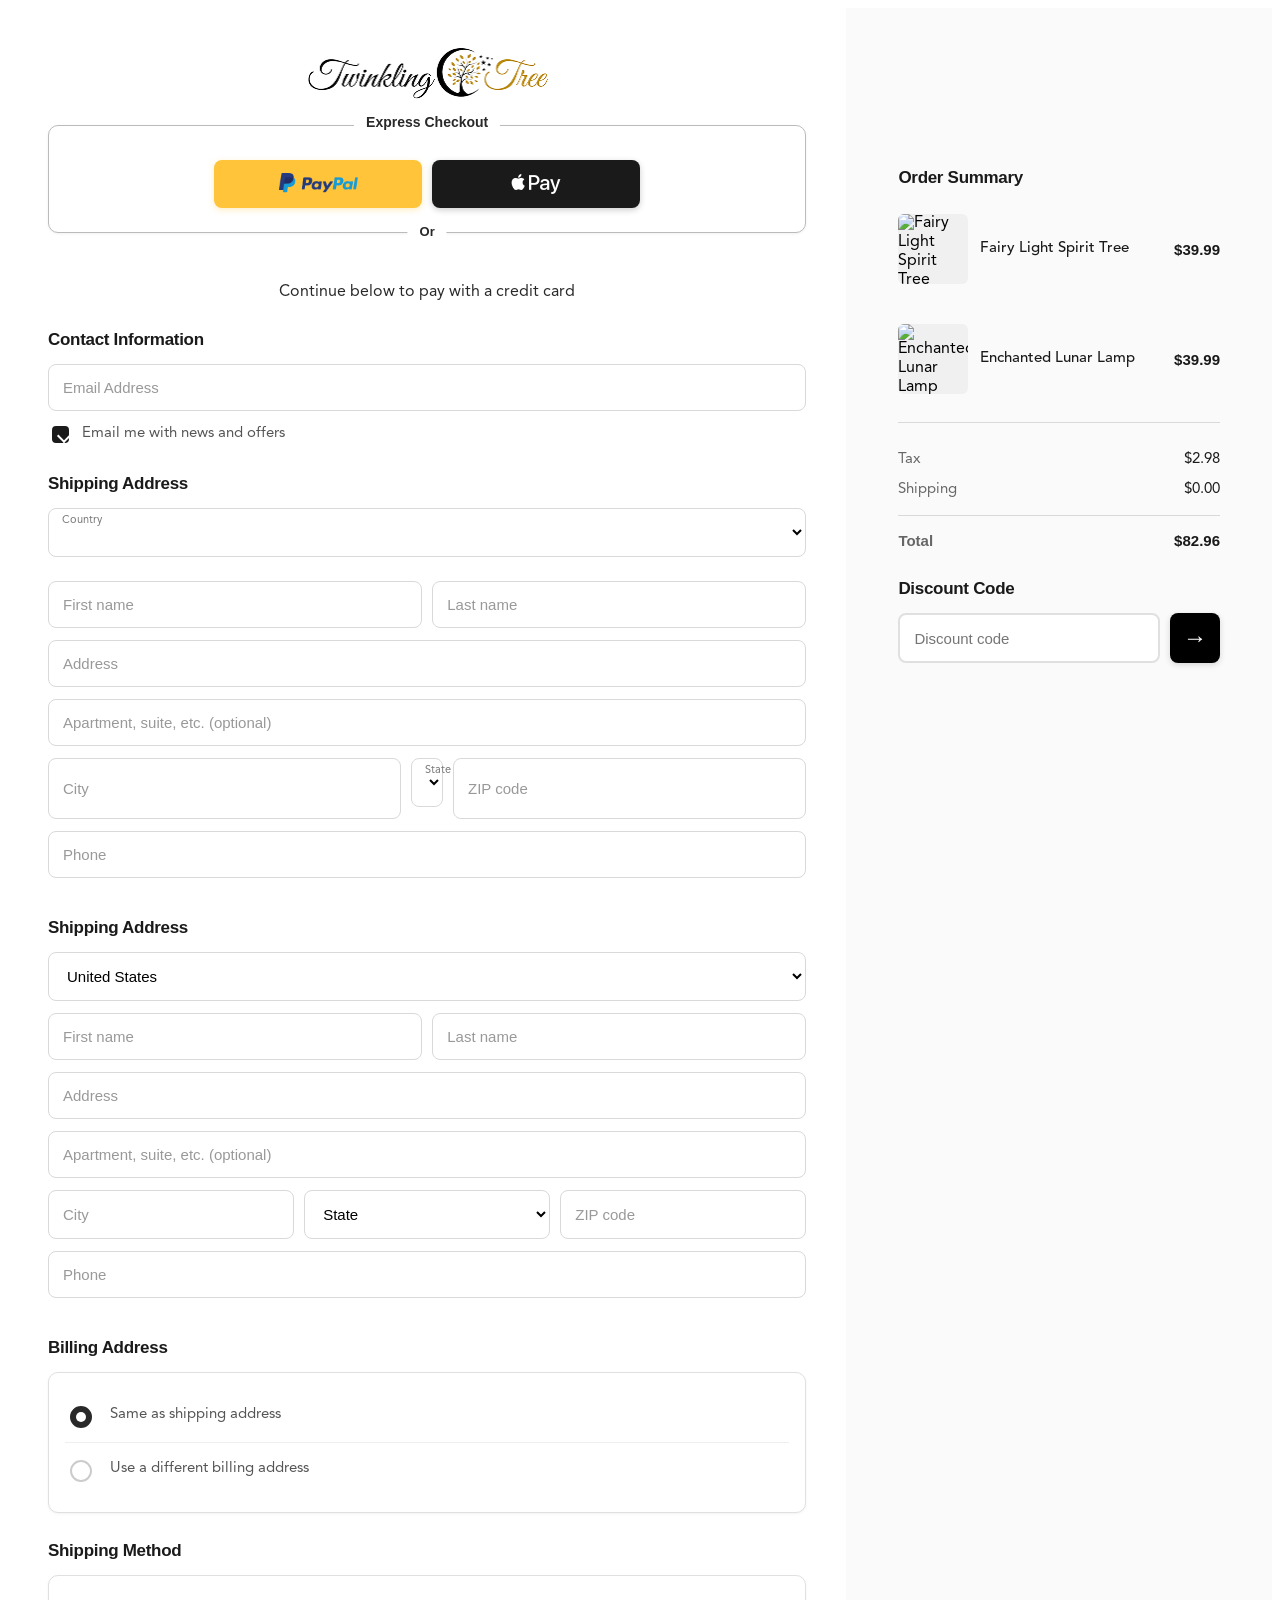
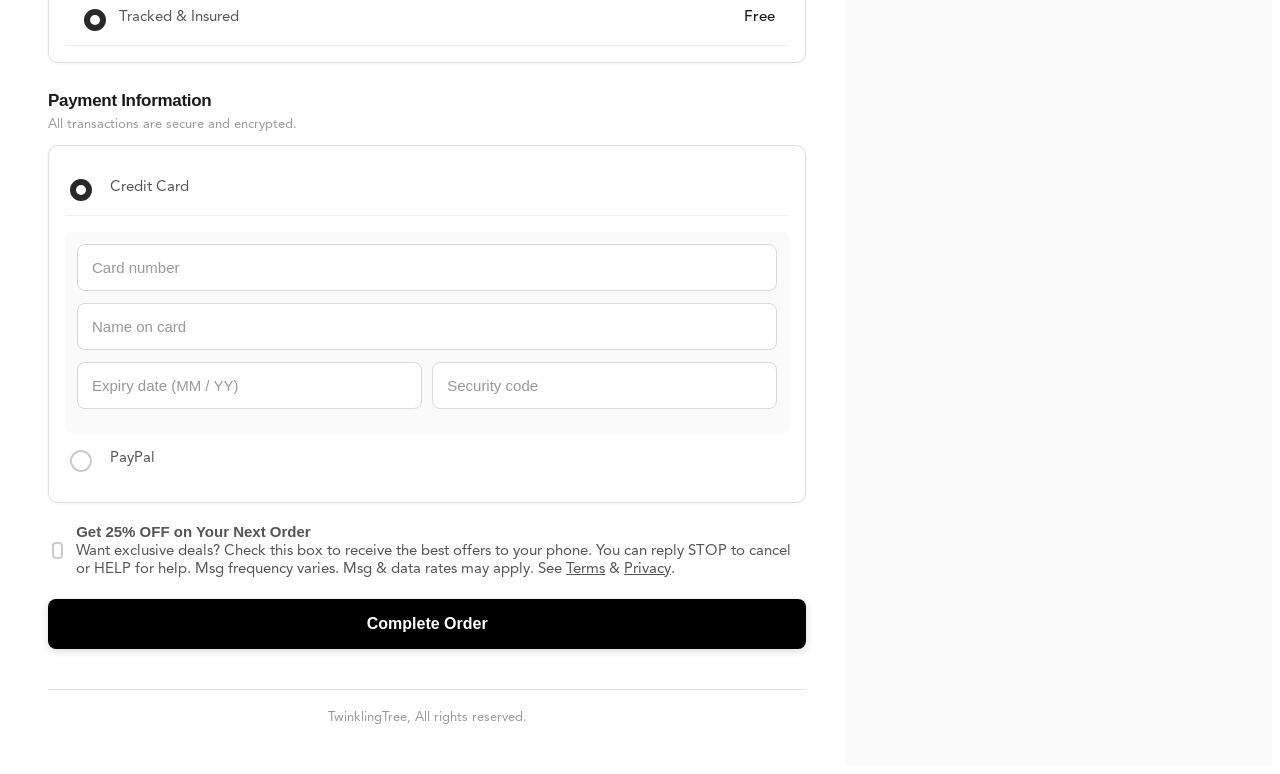
==== checkout/index.html @ 5b9a2029 "Initial commit" ====
<!DOCTYPE html>
<html lang="en">
<head>
  <meta charset="UTF-8" />
  <meta name="viewport" content="width=device-width, initial-scale=1.0" />
  <title>Checkout Page</title>
  <link rel="stylesheet" href="css/style.css" />
</head>
<body>

<div class="checkout">

  <!-- LEFT COLUMN -->
  <div class="checkout-left">

    <!-- Logo -->
    <div class="logo">
      <img src="assets/images/logo.png" alt="Twinkling Tree Logo" />
    </div>

    <!-- Express Checkout -->
    <div class="express-box">
      <div class="express-title">Express Checkout</div>

      <div class="express-buttons">
        <button class="paypal">
          <img src="assets/images/paypal_extended_logo.svg.png" alt="PayPal">
        </button>
        <button class="apple">
          <img src="assets/images/Apple-Pay.png" alt="Apple Pay">
        </button>
      </div>

      <div class="express-or">Or</div>
    </div>

    <p style="margin-top:30px; color:#292929; text-align: center;">
      Continue below to pay with a credit card
    </p>
    <form>

      <h3>Contact Information</h3>
      <input type="email" class="input" placeholder="Email Address" required>
      <label class="checkbox-wrap">
      <input type="checkbox" checked>
      <span>Email me with news and offers</span>
      </label>
      



<h3>Shipping Address</h3>

<!-- COUNTRY (floating label style) -->
<div class="input-group">
  <label class="floating-label">Country</label>
  <select class="input" required>
    <option value="" disabled selected hidden></option>

    <option value="AF">Afghanistan</option>
    <option value="AL">Albania</option>
    <option value="DZ">Algeria</option>
    <option value="AD">Andorra</option>
    <option value="AO">Angola</option>
    <option value="AR">Argentina</option>
    <option value="AM">Armenia</option>
    <option value="AU">Australia</option>
    <option value="AT">Austria</option>
    <option value="AZ">Azerbaijan</option>
    <option value="BH">Bahrain</option>
    <option value="BD">Bangladesh</option>
    <option value="BE">Belgium</option>
    <option value="BR">Brazil</option>
    <option value="BN">Brunei</option>
    <option value="BG">Bulgaria</option>
    <option value="CA">Canada</option>
    <option value="CL">Chile</option>
    <option value="CN">China</option>
    <option value="CO">Colombia</option>
    <option value="HR">Croatia</option>
    <option value="CZ">Czech Republic</option>
    <option value="DK">Denmark</option>
    <option value="EG">Egypt</option>
    <option value="FI">Finland</option>
    <option value="FR">France</option>
    <option value="DE">Germany</option>
    <option value="GR">Greece</option>
    <option value="HK">Hong Kong</option>
    <option value="HU">Hungary</option>
    <option value="IN">India</option>
    <option value="ID">Indonesia</option>
    <option value="IE">Ireland</option>
    <option value="IL">Israel</option>
    <option value="IT">Italy</option>
    <option value="JP">Japan</option>
    <option value="KR">South Korea</option>
    <option value="MY">Malaysia</option>
    <option value="MX">Mexico</option>
    <option value="NL">Netherlands</option>
    <option value="NZ">New Zealand</option>
    <option value="NG">Nigeria</option>
    <option value="NO">Norway</option>
    <option value="PK">Pakistan</option>
    <option value="PE">Peru</option>
    <option value="PH">Philippines</option>
    <option value="PL">Poland</option>
    <option value="PT">Portugal</option>
    <option value="RO">Romania</option>
    <option value="RU">Russia</option>
    <option value="SA">Saudi Arabia</option>
    <option value="SG">Singapore</option>
    <option value="ZA">South Africa</option>
    <option value="ES">Spain</option>
    <option value="SE">Sweden</option>
    <option value="CH">Switzerland</option>
    <option value="TW">Taiwan</option>
    <option value="TH">Thailand</option>
    <option value="TR">Turkey</option>
    <option value="AE">United Arab Emirates</option>
    <option value="GB">United Kingdom</option>
    <option value="US">United States</option>
    <option value="VN">Vietnam</option>
    <option value="ZW">Zimbabwe</option>
  </select>
</div>

<!-- NAME -->
<div class="row">
  <input type="text" class="input" placeholder="First name" required>
  <input type="text" class="input" placeholder="Last name" required>
</div>

<!-- ADDRESS -->
<input type="text" class="input" placeholder="Address" required>
<input type="text" class="input" placeholder="Apartment, suite, etc. (optional)">

<!-- CITY / STATE / ZIP -->
<div class="row">
  <input type="text" class="input" placeholder="City" required>

  <div class="input-group">
    <label class="floating-label">State</label>
    <select class="input" required>
      <option value="" disabled selected hidden></option>
      <option>CA</option>
      <option>NY</option>
      <option>TX</option>
    </select>
  </div>

  <input type="text" class="input" placeholder="ZIP code" required>
</div>

<!-- PHONE -->
<input type="tel" class="input" placeholder="Phone" required>



      <h3>Shipping Address</h3>
      <select class="input">
        <option>United States</option>
        <option>Canada</option>
        <option>United Kingdom</option>
      </select>

      <div class="row">
        <input type="text" class="input" placeholder="First name" required>
        <input type="text" class="input" placeholder="Last name" required>
      </div>
      <input type="text" class="input" placeholder="Address" required>
      <input type="text" class="input" placeholder="Apartment, suite, etc. (optional)">
      <div class="row">
        <input type="text" class="input" placeholder="City" required>
        <select class="input" required>
          <option disabled selected>State</option>
          <option>CA</option>
          <option>NY</option>
          <option>TX</option>
        </select>
        <input type="text" class="input" placeholder="ZIP code" required>
      </div>
      <input type="tel" class="input" placeholder="Phone" required>

      <h3>Billing Address</h3>
      <div class="billing-box">
        <label class="radio">
          <input type="radio" name="billing" checked>
          <span>Same as shipping address</span>
        </label>

        <label class="radio">
          <input type="radio" name="billing">
          <span>Use a different billing address</span>
        </label>  
      </div>

      <h3>Shipping Method</h3>
      <div class="shipping-box">
        <label class="shipping-option">
    <div class="radio-left">
      <input type="radio" name="shipping" checked>
      <span>Tracked & Insured</span>
    </div>
    <span class="ship-price">Free</span>
  </label>

      </div>
      <h3>Payment Information</h3>
      <p class="secure">All transactions are secure and encrypted.</p>

<div class="payment-box">

  <label class="radio">
    <input type="radio" name="payment" checked>
    <span>Credit Card</span>
  </label>

  <div class="card-fields">
    <input type="text" class="input" placeholder="Card number" required>
    <input type="text" class="input" placeholder="Name on card" required>
    <div class="row">
      <input type="text" class="input" placeholder="Expiry date (MM / YY)" required>
      <input type="text" class="input" placeholder="Security code" required>
    </div>
  </div>

  <label class="radio">
    <input type="radio" name="payment">
    <span>PayPal</span>
  </label>

</div>

<label class="checkbox-wrap" style="margin-top:20px;">
  <input type="checkbox">
  <span>
    <strong>Get 25% OFF on Your Next Order</strong><br>
    Want exclusive deals? Check this box to receive the best offers to your phone. You can reply STOP to cancel or HELP for help. Msg frequency varies. Msg & data rates may apply. See <u>Terms</u> & <u>Privacy</u>.
  </span>
</label>

      <button type="submit" class="complete-order">Complete Order</button>

    </form>

    <div class="footer-text">
      TwinklingTree, All rights reserved.
    </div>
  </div>

  <!-- RIGHT COLUMN -->
  <div class="checkout-right">
    <h3>Order Summary</h3>

    <div class="product">
      <img src="assets/images/product1.png" alt="Fairy Light Spirit Tree">
      <div><p>Fairy Light Spirit Tree</p></div>
      <span>$39.99</span>
    </div>

    <div class="product">
      <img src="assets/images/product2.png" alt="Enchanted Lunar Lamp">
      <div><p>Enchanted Lunar Lamp</p></div>
      <span>$39.99</span>
    </div>

    <div class="summary">
      <div><span>Tax</span><span>$2.98</span></div>
      <div><span>Shipping</span><span>$0.00</span></div>
      <div class="total"><span>Total</span><span>$82.96</span></div>
    </div>

    <div class="discount">
      <h3>Discount Code</h3>
      <div class="discount-box">
        <input type="text" placeholder="Discount code">
        <button class="apply-btn">→</button>
      </div>
    </div>
  </div>
</div>

</body>
</html>
---- checkout/css/style.css ----
/* =========================
   AVENIR LT PRO FONTS
========================= */

/* Regular / Roman */
@font-face {
  font-family: 'Avenir LT Pro';
  src: url('../assets/fonts/AvenirLTProRoman.woff2') format('woff2');
  font-weight: 400;
  font-style: normal;
}

/* Book (slightly lighter) */
@font-face {
  font-family: 'Avenir LT Pro';
  src: url('../assets/fonts/AvenirLTProLight.woff2') format('woff2');
  font-weight: 300;
  font-style: normal;
}



/* Medium */
@font-face {
  font-family: 'Avenir LT Pro';
  src: url('../assets/fonts/AvenirLTProMedium.woff2') format('woff2');
  font-weight: 500;
  font-style: normal;
}

/* Heavy (bold) */ 
@font-face {
  font-family: 'Avenir LT Pro';
  src: url('../assets/fonts/AvenirLTPro-Heavy.woff2') format('woff2');
  font-weight: 700;
  font-style: normal;
}

body {
  font-family: 'Avenir LT Pro', sans-serif;
  background: #ffffff
}

/* =========================
   CHECKOUT LAYOUT
========================= */
.checkout {
  display: flex;
  max-width: 1366px;
  margin: auto;
  background: transparent;
  overflow: hidden;
  align-items: stretch;
  gap: 0;
}

.checkout-left {
  background: #ffffff;
  width: 816px   ;
  flex: 0 0 60%;
  padding: 40px;
}

.checkout-right {
  background: #fafafa;
  width: 550px;
  padding-left: 52px;
  padding-right: 52px;
  padding-top: 132px;

}

.logo {
  text-align: center;
  margin-bottom: 20px;
}

.logo img {
  width: 250px;
  height: auto;
}

/* =========================
   EXPRESS CHECKOUT
========================= */

.express-title {
  position: absolute;
  top: -12px;
  left: 50%;
  transform: translateX(-50%);
  background: white;
  padding: 0 12px;
  font-size: 14px;
  font-weight: 600;
  color: #292929;
}

.express-box {
  border: 1px solid #BBBBBB;
  padding: 24px;
  border-radius: 10px;
  text-align: center;
  margin-bottom: 50px;
  position: relative;
  background: white;
  box-shadow: 0 1px 3px rgba(0, 0, 0, 0.06);
}

.express-or {
  position: absolute;
  bottom: -11px;
  left: 50%;
  transform: translateX(-50%);
  background: white;
  padding: 0 12px;
  color: #292929;
  font-size: 13px;
  font-weight: 700;
  line-height: 22px;
}

.express-buttons {
  display: flex;
  gap: 10px;
  justify-content: center;
  margin-top: 10px;
}

.paypal,
.apple {
  width: 208px;
  height: 48px;
  border: none;
  border-radius: 8px;
  display: flex;
  justify-content: center;
  align-items: center;
  cursor: pointer;
  transition: all 0.3s ease;
  font-weight: 500;
}

.paypal {
  background: #ffc439;
  box-shadow: 0 2px 6px rgba(255, 196, 57, 0.3);
}

.paypal:hover {
  background: #ffb81c;
  box-shadow: 0 4px 12px rgba(255, 196, 57, 0.4);
  transform: translateY(-2px);
}

.apple {
  background: #1a1a1a;
  box-shadow: 0 2px 6px rgba(0, 0, 0, 0.2);
}

.apple:hover {
  background: #000;
  box-shadow: 0 4px 12px rgba(0, 0, 0, 0.3);
  transform: translateY(-2px);
}

.paypal img {
  width: 79px;
}

.apple img {
  width: 52px;
}

/* =========================
   FORM ELEMENTS
========================= */

.input {
  width: 100%;
  padding: 14px;
  margin-bottom: 12px;
  border: 1px solid #D9D9D9;
  border-radius: 8px;
  font-size: 15px;
  transition: all 0.3s ease;
  background: white;
  box-sizing: border-box;
}

/* =========================
   FLOATING LABEL (SELECT)
========================= */

.input-group {
  position: relative;
  margin-bottom: 12px;
}

.input-group .input {
  padding-top: 20px;
  padding-bottom: 8px;
}

.floating-label {
  position: absolute;
  top: 6px;
  left: 14px;
  font-size: 11px;
  color: #777;
  pointer-events: none;
  transition: 0.2s ease;
}


.input:focus {
  outline: none;
  border: 2px solid #000;
  background: #fafafa;
  box-shadow: 0 0 0 3px rgba(0, 0, 0, 0.05);
}

.input::placeholder {
  color: #999;
}




/* Hide default */
input[type="checkbox"] {
  appearance: none;
  width: 17px;
  height: 17px;
  border: 2px solid #ccc;
  border-radius: 4px;
  cursor: pointer;
  position: relative;
}

/* Checked state */
input[type="checkbox"]:checked {
  background: #1B1B1B;
  border-color: #1B1B1B;
}

/* Checkmark */
input[type="checkbox"]:checked::after {
  content: '';
  position: absolute;
  top: 3px;
  left: 5px;
  width: 8px;
  height: 8px;
  border: solid #FFFFFF;
  border-width: 0 2px 2px 0;
  transform: rotate(45deg);
}

.row {
  display: flex;
  gap: 10px;
}

label {
  font-size: 15px;
  color: #555;
  transition: color 0.2s ease;
  display: flex;
  align-items: center;
  gap: 10px;
  cursor: pointer;
}


label:hover {
  color: #1a1a1a;
}

h3 {
  margin-top: 28px;
  margin-bottom: 14px;
  font-size: 17px;
  font-weight: 600;
  color: #1a1a1a;
  letter-spacing: -0.3px;
}

.complete-order {
  width: 100%;
  padding: 16px;
  background: #000;
  color: white;
  border: none;
  border-radius: 8px;
  margin-top: 20px;
  font-size: 16px;
  font-weight: 600;
  cursor: pointer;
  transition: all 0.3s ease;
  box-shadow: 0 2px 8px rgba(0, 0, 0, 0.15);
}

.complete-order:hover {
  background: #1a1a1a;
  box-shadow: 0 4px 16px rgba(0, 0, 0, 0.25);
  transform: translateY(-2px);
}

.complete-order:active {
  transform: translateY(0);
}

/* =========================
   ORDER SUMMARY
========================= */

.product {
  display: flex;
  align-items: center;
  justify-content: space-between;
  margin-bottom: 16px;
  padding: 12px 0;
}

.product:last-of-type {
  border-bottom: 2px solid #e0e0e0;
  margin-bottom: 20px;
  padding-bottom: 20px;
}

.product img {
  width: 70px;
  height: 70px;
  object-fit: cover;
  border-radius: 6px;
  background: #f0f0f0;
}

.product div {
  flex: 1;
  margin: 0 12px;
}

.product p {
  margin: 0;
  font-weight: 500;
  color: #1a1a1a;
  font-size: 15px;
}

.product span {
  font-weight: 600;
  color: #1a1a1a;
  font-size: 15px;
}

.summary {
  margin-top: 16px;
  padding-top: 16px;
  border-top: 1px solid #D9D9D9;
}

.summary div {
  display: flex;
  justify-content: space-between;
  margin-top: 12px;
  font-size: 15px;
}

.summary span:first-child {
  color: #666;
}

.summary span:last-child {
  color: #1a1a1a;
}

.total {
  font-weight: 700;
  font-size: 18px;
  margin-top: 16px !important;
  padding-top: 16px !important;
  border-top: 1px solid #D9D9D9;
}

.discount {
  margin-top: 30px;
}

.discount-box {
  display: flex;
  gap: 10px;
  margin-top: 12px;
}

.discount-box input {
  flex: 1;
  padding: 14px;
  border: 2px solid #e0e0e0;
  border-radius: 8px;
  transition: all 0.3s ease;
  font-size: 15px;
}

.discount-box input:focus {
  outline: none;
  border-color: #000;
  background: #fafafa;
}

.apply-btn {
  width: 50px;
  height: 50px;
  background: #000;
  color: white;
  border: none;
  border-radius: 8px;
  font-size: 24px;
  line-height: 0;
  cursor: pointer;
  transition: all 0.3s ease;
  display: flex;
  align-items: center;
  justify-content: center;
  box-shadow: 0 2px 6px rgba(0, 0, 0, 0.15);
}

.apply-btn:hover {
  background: #1a1a1a;
  box-shadow: 0 4px 12px rgba(0, 0, 0, 0.25);
  transform: translateY(-2px);
}

/* =========================
   BILLING / SHIPPING / PAYMENT
========================= */

.billing-box,
.shipping-box,
.payment-box {
  border: 1px solid #e0e0e0;
  border-radius: 10px;
  padding: 16px;
  margin-top: 12px;
  background: white;
  box-shadow: 0 1px 3px rgba(0, 0, 0, 0.05);
}

.radio {
  display: flex;
  align-items: center;
  gap: 10px;
  padding: 14px 0;
  border-bottom: 1px solid #efefef;
  cursor: pointer;
}

.radio:hover {
  background: rgba(0, 0, 0, 0.02);
}

.radio:last-child {
  border-bottom: none;
}

.radio input[type="radio"] {
  cursor: pointer;
  margin-right: 8px;
}

.radio label {
  cursor: pointer;
}

input[type="radio"] {
  appearance: none;
  width: 22px;
  height: 22px;
  border: 2px solid #ccc;
  border-radius: 50%;
  cursor: pointer;
  position: relative;
}

/* Checked */
input[type="radio"]:checked {
  background: #292929;
  border-color: #292929;
}

/* Inner white dot */
input[type="radio"]:checked::after {
  content: '';
  position: absolute;
  top: 50%;
  left: 50%;
  width: 10px;
  height: 10px;
  background: #FFFFFF;
  border-radius: 50%;
  transform: translate(-50%, -50%);
}


.shipping-option {
  display: flex;
  justify-content: space-between;
  align-items: center;
  padding: 14px;
  border-bottom: 1px solid #efefef;
  cursor: pointer;
}
.radio-left {
  display: flex;
  align-items: center;
  gap: 10px;
}

.ship-price {
  font-weight: 500;
  color: #1a1a1a;
}

.secure {
  color: #999;
  font-size: 13px;
  margin-top: -8px;
  margin-bottom: 12px;
}

.card-fields {
  margin-top: 16px;
  padding: 12px;
  background: #fafafa;
  border-radius: 6px;
}

.footer-text {
  margin-top: 40px;
  padding-top: 20px;
  border-top: 1px solid #e0e0e0;
  text-align: center;
  color: #999;
  font-size: 13px;
}



/* =========================
   RESPONSIVE DESIGN
========================= */
@media (max-width: 900px) {
  .checkout {
    flex-direction: column;
  }
  .checkout-left,
  .checkout-right {
    width: 100%;
    border: none;
  }
  .checkout-right {
    border-top: 1px solid #e0e0e0;
  }
}
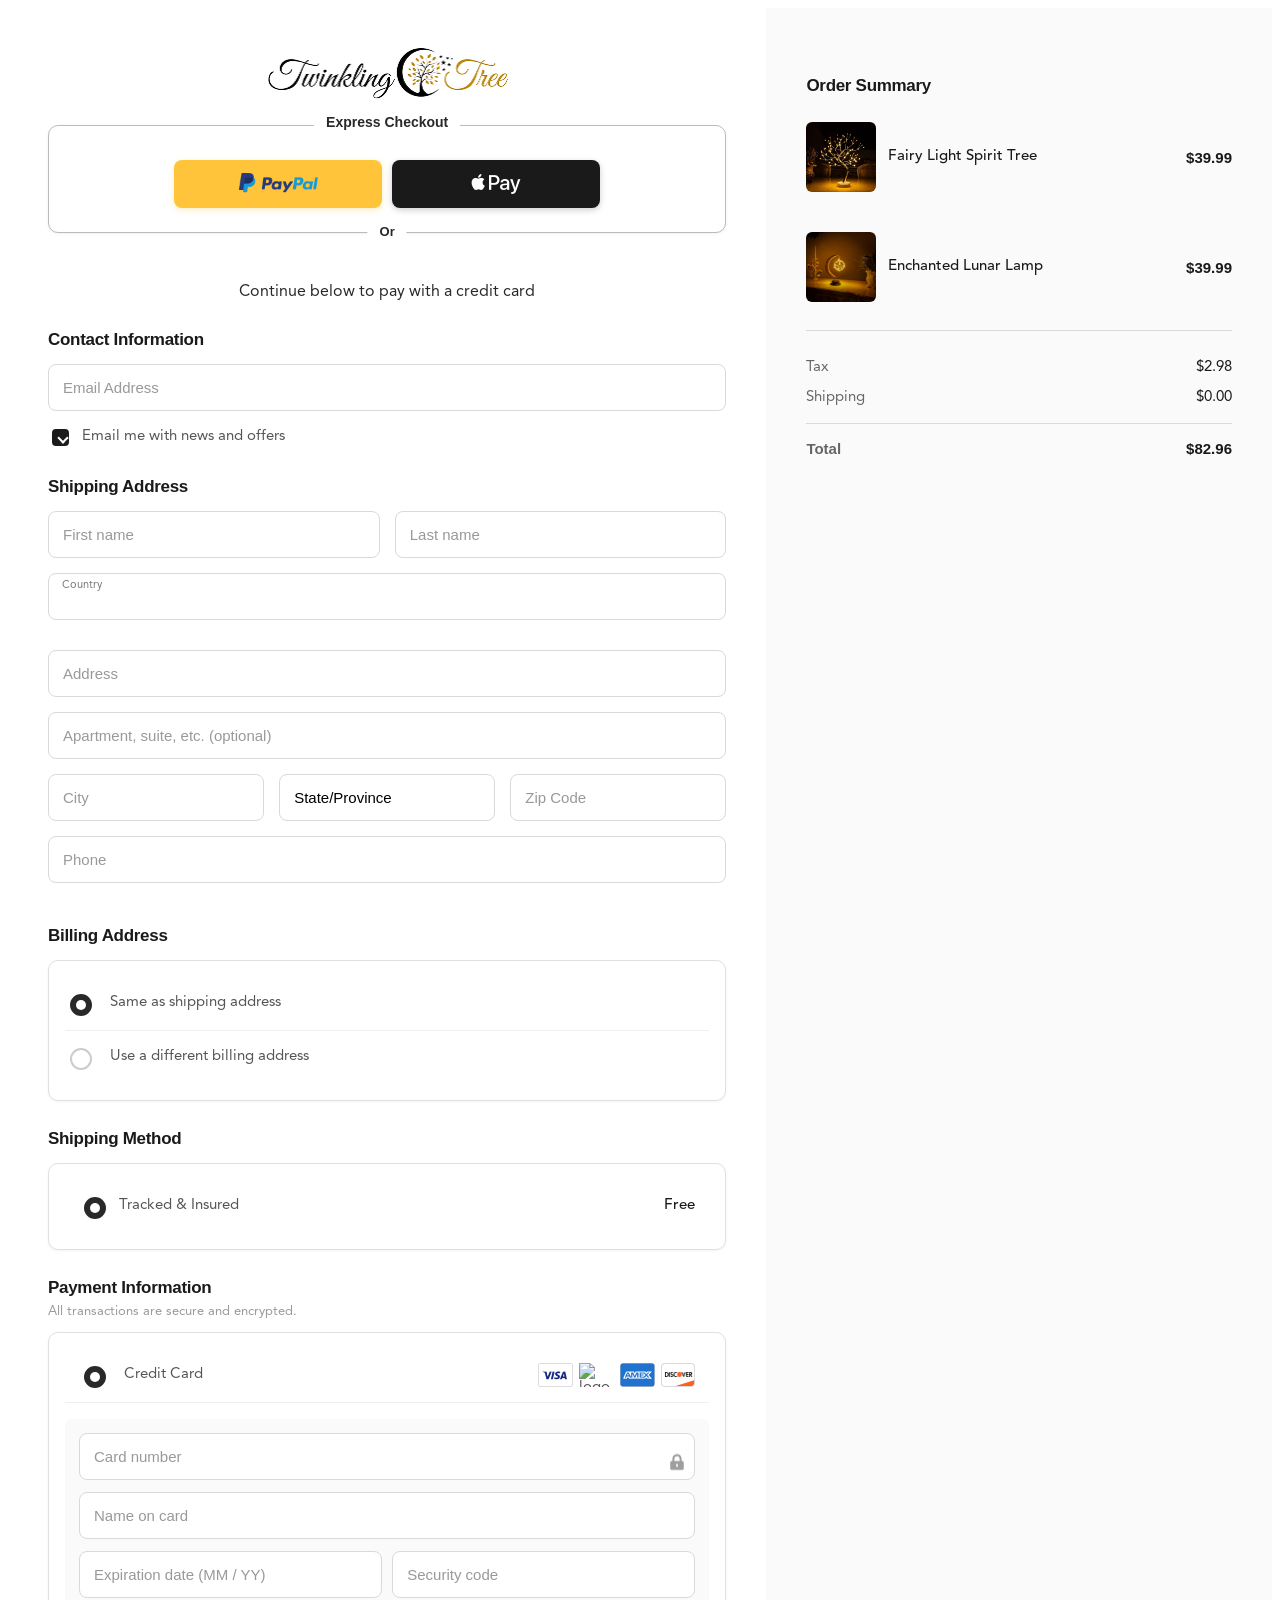
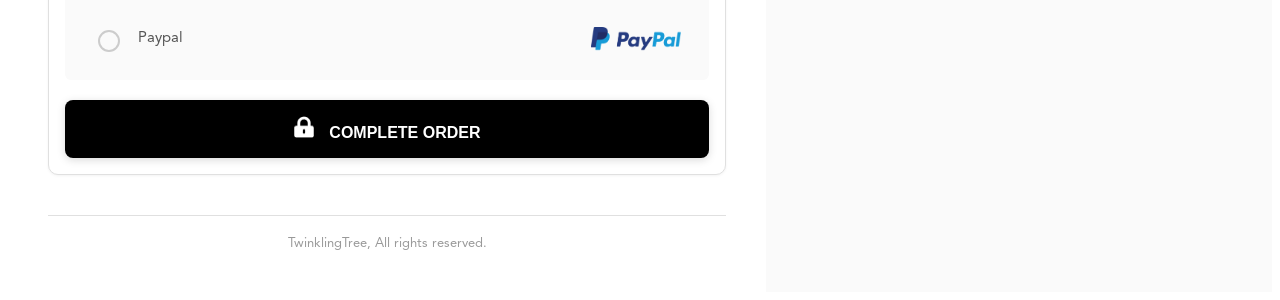
==== commit f95b5984: "nag update ng feature / fix layout" ====
--- a/checkout/index.html
+++ b/checkout/index.html
@@ -1,284 +1,363 @@
 <!DOCTYPE html>
 <html lang="en">
 <head>
-  <meta charset="UTF-8" />
-  <meta name="viewport" content="width=device-width, initial-scale=1.0" />
-  <title>Checkout Page</title>
-  <link rel="stylesheet" href="css/style.css" />
+    <meta charset="UTF-8" />
+    <meta name="viewport" content="width=device-width, initial-scale=1.0" />
+    <title>Checkout Page</title>
+    <link rel="stylesheet" href="css/style.css" />
 </head>
 <body>
 
-<div class="checkout">
-
-  <!-- LEFT COLUMN -->
-  <div class="checkout-left">
-
-    <!-- Logo -->
-    <div class="logo">
-      <img src="assets/images/logo.png" alt="Twinkling Tree Logo" />
+    <div class="checkout">
+
+        <!-- LEFT COLUMN -->
+        <div class="checkout-left">
+
+            <!-- Logo -->
+            <div class="logo">
+                <img src="assets/images/logo.png" alt="Twinkling Tree Logo" />
+            </div>
+
+            <!-- Express Checkout -->
+            <div class="express-box">
+                <div class="express-title">Express Checkout</div>
+
+                <div class="express-buttons">
+                    <button class="paypal">
+                        <img src="assets/images/paypal_extended_logo.svg.png" />
+                    </button>
+                    <button class="apple">
+                        <img src="assets/images/Apple-Pay.png" />
+                    </button>
+                </div>
+
+                <div class="express-or">Or</div>
+            </div>
+
+            <p style="margin-top:30px; color:#292929; text-align: center;">
+                Continue below to pay with a credit card
+            </p>
+
+            <form>
+
+                <h3>Contact Information</h3>
+                <input type="email" class="input" placeholder="Email Address" required>
+
+                <label class="checkbox-wrap">
+                    <input type="checkbox" checked>
+                    <span>Email me with news and offers</span>
+                </label>
+
+                <h3>Shipping Address</h3>
+
+                <!-- NAME -->
+                <div class="row">
+                    <input type="text" class="input" placeholder="First name" required>
+                    <input type="text" class="input" placeholder="Last name" required>
+                </div>
+
+                <!-- COUNTRY -->
+                <div class="input-group">
+                    <label class="floating-label">Country</label>
+                    <select id="country" class="input" required>
+                        <option value="" disabled selected hidden></option>
+                        <option value="US">United States</option>
+                        <option value="CA">Canada</option>
+                        <option value="GB">United Kingdom</option>
+                        <option value="AU">Australia</option>
+                        <option value="PH">Philippines</option>
+                        <option value="IN">India</option>
+                        <option value="SG">Singapore</option>
+                        <option value="MY">Malaysia</option>
+                        <option value="ID">Indonesia</option>
+                    </select>
+                </div>
+
+                <!-- ADDRESS -->
+                <input type="text" class="input" placeholder="Address" required>
+                <input type="text" class="input" placeholder="Apartment, suite, etc. (optional)">
+
+                <!-- CITY STATE ZIP -->
+                <div class="form-row">
+
+                    <div class="input-group">
+                        <input type="text" class="input" placeholder="City" required>
+                    </div>
+
+                    <div class="input-group">
+                        <select id="state" class="input" required>
+                            <option value="" disabled selected hidden>State/Province</option>
+                            <!-- ibang options dito -->
+                        </select>
+                    </div>
+
+                    <div class="input-group">
+                        <input type="text" class="input" placeholder="Zip Code" required>
+                    </div>
+
+                </div>
+
+                <!-- PHONE -->
+                <input type="tel" class="input" placeholder="Phone" required>
+
+                <h3>Billing Address</h3>
+
+                <div class="billing-box">
+
+                    <label class="radio">
+                        <input type="radio" name="billing" value="same" checked>
+                        <span>Same as shipping address</span>
+                    </label>
+
+                    <label class="radio">
+                        <input type="radio" name="billing" value="different">
+                        <span>Use a different billing address</span>
+                    </label>
+
+                </div>
+
+                <!-- BILLING FORM (HIDDEN DEFAULT) -->
+                <div id="billing-form" style="display:none; margin-top:15px;">
+
+                    <div class="row">
+                        <input type="text" class="input" placeholder="First name">
+                        <input type="text" class="input" placeholder="Last name">
+                    </div>
+
+                    <div class="input-group">
+                        <label class="floating-label">Country</label>
+                        <select id="billing-country" class="input">
+                            <option value="" disabled selected hidden></option>
+                            <option value="US">United States</option>
+                            <option value="CA">Canada</option>
+                            <option value="GB">United Kingdom</option>
+                            <option value="AU">Australia</option>
+                            <option value="PH">Philippines</option>
+                            <option value="IN">India</option>
+                        </select>
+                    </div>
+
+                    <input type="text" class="input" placeholder="Address">
+                    <input type="text" class="input" placeholder="Apartment, suite, etc. (optional)">
+
+                    <div class="form-row">
+
+                        <div class="input-group">
+                            <input type="text" class="input" placeholder="City" required>
+                        </div>
+
+                        <div class="input-group">
+                            <select id="billing-state" class="input" required>
+                                <option value="" disabled selected hidden>State/Province</option>
+                                <!-- ibang options dito -->
+                            </select>
+                        </div>
+
+                        <div class="input-group">
+                            <input type="text" class="input" placeholder="Zip Code" required>
+                        </div>
+
+                    </div>
+
+                    <input type="tel" class="input" placeholder="Phone">
+
+                </div>
+
+                <h3>Shipping Method</h3>
+
+                <div class="shipping-box">
+                    <label class="shipping-option">
+                        <div class="radio-left">
+                            <input type="radio" name="shipping" checked>
+                            <span>Tracked & Insured</span>
+                        </div>
+                        <span class="ship-price">Free</span>
+                    </label>
+                </div>
+
+                <!-- PAYMENT INFORMATION -->
+                <h3>Payment Information</h3>
+                <p class="secure">All transactions are secure and encrypted.</p>
+
+                <div class="payment-box">
+
+                    <!-- CREDIT CARD OPTION -->
+                    <label class="radio payment-method">
+                        <div class="radio-left">
+                            <input type="radio" name="payment" checked>
+                            <span>Credit Card</span>
+                        </div>
+
+                        <div class="card-icons">
+                            <img src="./assets/images/Visa.png" alt="logo" style="width:34.86px; height:23.9px;" />
+                            <img src="./assets/images/MasterCard.png" alt="logo" style="width:34.86px; height:23.9px;" />
+                            <img src="./assets/images/Amex.png" alt="logo" style="width:34.86px; height:23.9px;" />
+                            <img src="./assets/images/Discover.png" alt="logo" style="width:34.86px; height:23.9px;" />
+                        </div>
+                    </label>
+
+                    <div class="card-fields">
+
+                        <div class="input-wrapper">
+                            <input class="input" placeholder="Card number" />
+                            <img class="lock-icon" src="./assets/images/locked.png" alt="lock" style="width: 16px; height: 16.7px;" />
+                        </div>
+
+                        <input class="input" placeholder="Name on card" />
+
+                        <div class="row">
+                            <input class="input" placeholder="Expiration date (MM / YY)" />
+                            <input class="input" placeholder="Security code" />
+                        </div>
+
+                        <!-- PAYPAL OPTION -->
+                        <label class="radio payment-method">
+                            <div class="radio-left">
+                                <input type="radio" name="payment">
+                                <span>Paypal</span>
+                            </div>
+
+                            <img class="paypal-logo" src="./assets/images/paypal-logo.png" alt="logo" style="width:90.18px; height:24.86px;" />
+                        </label>
+
+                    </div>
+
+                    <button type="submit" class="complete-order">
+                        <img src="./assets/images/pseudo-complete-order.png" alt="lock" style="width: 20px; height: 22px;" />
+                        COMPLETE ORDER
+                    </button>
+
+                </div>
+
+            </form>
+
+            <div class="footer-text">
+                TwinklingTree, All rights reserved.
+            </div>
+
+        </div>
+
+        <!-- RIGHT COLUMN -->
+        <div class="checkout-right">
+
+            <h3>Order Summary</h3>
+
+            <div class="product">
+                <img src="assets/images/Fairy Light Spirit Tree.png">
+                <div><p>Fairy Light Spirit Tree</p></div>
+                <span>$39.99</span>
+            </div>
+
+            <div class="product">
+                <img src="assets/images/Enchanted Lunar Lamp.png">
+                <div><p>Enchanted Lunar Lamp</p></div>
+                <span>$39.99</span>
+            </div>
+
+            <div class="summary">
+                <div><span>Tax</span><span>$2.98</span></div>
+                <div><span>Shipping</span><span>$0.00</span></div>
+                <div class="total"><span>Total</span><span>$82.96</span></div>
+            </div>
+
+        </div>
+
     </div>
 
-    <!-- Express Checkout -->
-    <div class="express-box">
-      <div class="express-title">Express Checkout</div>
-
-      <div class="express-buttons">
-        <button class="paypal">
-          <img src="assets/images/paypal_extended_logo.svg.png" alt="PayPal">
-        </button>
-        <button class="apple">
-          <img src="assets/images/Apple-Pay.png" alt="Apple Pay">
-        </button>
-      </div>
-
-      <div class="express-or">Or</div>
-    </div>
-
-    <p style="margin-top:30px; color:#292929; text-align: center;">
-      Continue below to pay with a credit card
-    </p>
-    <form>
-
-      <h3>Contact Information</h3>
-      <input type="email" class="input" placeholder="Email Address" required>
-      <label class="checkbox-wrap">
-      <input type="checkbox" checked>
-      <span>Email me with news and offers</span>
-      </label>
-      
-
-
-
-<h3>Shipping Address</h3>
-
-<!-- COUNTRY (floating label style) -->
-<div class="input-group">
-  <label class="floating-label">Country</label>
-  <select class="input" required>
-    <option value="" disabled selected hidden></option>
-
-    <option value="AF">Afghanistan</option>
-    <option value="AL">Albania</option>
-    <option value="DZ">Algeria</option>
-    <option value="AD">Andorra</option>
-    <option value="AO">Angola</option>
-    <option value="AR">Argentina</option>
-    <option value="AM">Armenia</option>
-    <option value="AU">Australia</option>
-    <option value="AT">Austria</option>
-    <option value="AZ">Azerbaijan</option>
-    <option value="BH">Bahrain</option>
-    <option value="BD">Bangladesh</option>
-    <option value="BE">Belgium</option>
-    <option value="BR">Brazil</option>
-    <option value="BN">Brunei</option>
-    <option value="BG">Bulgaria</option>
-    <option value="CA">Canada</option>
-    <option value="CL">Chile</option>
-    <option value="CN">China</option>
-    <option value="CO">Colombia</option>
-    <option value="HR">Croatia</option>
-    <option value="CZ">Czech Republic</option>
-    <option value="DK">Denmark</option>
-    <option value="EG">Egypt</option>
-    <option value="FI">Finland</option>
-    <option value="FR">France</option>
-    <option value="DE">Germany</option>
-    <option value="GR">Greece</option>
-    <option value="HK">Hong Kong</option>
-    <option value="HU">Hungary</option>
-    <option value="IN">India</option>
-    <option value="ID">Indonesia</option>
-    <option value="IE">Ireland</option>
-    <option value="IL">Israel</option>
-    <option value="IT">Italy</option>
-    <option value="JP">Japan</option>
-    <option value="KR">South Korea</option>
-    <option value="MY">Malaysia</option>
-    <option value="MX">Mexico</option>
-    <option value="NL">Netherlands</option>
-    <option value="NZ">New Zealand</option>
-    <option value="NG">Nigeria</option>
-    <option value="NO">Norway</option>
-    <option value="PK">Pakistan</option>
-    <option value="PE">Peru</option>
-    <option value="PH">Philippines</option>
-    <option value="PL">Poland</option>
-    <option value="PT">Portugal</option>
-    <option value="RO">Romania</option>
-    <option value="RU">Russia</option>
-    <option value="SA">Saudi Arabia</option>
-    <option value="SG">Singapore</option>
-    <option value="ZA">South Africa</option>
-    <option value="ES">Spain</option>
-    <option value="SE">Sweden</option>
-    <option value="CH">Switzerland</option>
-    <option value="TW">Taiwan</option>
-    <option value="TH">Thailand</option>
-    <option value="TR">Turkey</option>
-    <option value="AE">United Arab Emirates</option>
-    <option value="GB">United Kingdom</option>
-    <option value="US">United States</option>
-    <option value="VN">Vietnam</option>
-    <option value="ZW">Zimbabwe</option>
-  </select>
-</div>
-
-<!-- NAME -->
-<div class="row">
-  <input type="text" class="input" placeholder="First name" required>
-  <input type="text" class="input" placeholder="Last name" required>
-</div>
-
-<!-- ADDRESS -->
-<input type="text" class="input" placeholder="Address" required>
-<input type="text" class="input" placeholder="Apartment, suite, etc. (optional)">
-
-<!-- CITY / STATE / ZIP -->
-<div class="row">
-  <input type="text" class="input" placeholder="City" required>
-
-  <div class="input-group">
-    <label class="floating-label">State</label>
-    <select class="input" required>
-      <option value="" disabled selected hidden></option>
-      <option>CA</option>
-      <option>NY</option>
-      <option>TX</option>
-    </select>
-  </div>
-
-  <input type="text" class="input" placeholder="ZIP code" required>
-</div>
-
-<!-- PHONE -->
-<input type="tel" class="input" placeholder="Phone" required>
-
-
-
-      <h3>Shipping Address</h3>
-      <select class="input">
-        <option>United States</option>
-        <option>Canada</option>
-        <option>United Kingdom</option>
-      </select>
-
-      <div class="row">
-        <input type="text" class="input" placeholder="First name" required>
-        <input type="text" class="input" placeholder="Last name" required>
-      </div>
-      <input type="text" class="input" placeholder="Address" required>
-      <input type="text" class="input" placeholder="Apartment, suite, etc. (optional)">
-      <div class="row">
-        <input type="text" class="input" placeholder="City" required>
-        <select class="input" required>
-          <option disabled selected>State</option>
-          <option>CA</option>
-          <option>NY</option>
-          <option>TX</option>
-        </select>
-        <input type="text" class="input" placeholder="ZIP code" required>
-      </div>
-      <input type="tel" class="input" placeholder="Phone" required>
-
-      <h3>Billing Address</h3>
-      <div class="billing-box">
-        <label class="radio">
-          <input type="radio" name="billing" checked>
-          <span>Same as shipping address</span>
-        </label>
-
-        <label class="radio">
-          <input type="radio" name="billing">
-          <span>Use a different billing address</span>
-        </label>  
-      </div>
-
-      <h3>Shipping Method</h3>
-      <div class="shipping-box">
-        <label class="shipping-option">
-    <div class="radio-left">
-      <input type="radio" name="shipping" checked>
-      <span>Tracked & Insured</span>
-    </div>
-    <span class="ship-price">Free</span>
-  </label>
-
-      </div>
-      <h3>Payment Information</h3>
-      <p class="secure">All transactions are secure and encrypted.</p>
-
-<div class="payment-box">
-
-  <label class="radio">
-    <input type="radio" name="payment" checked>
-    <span>Credit Card</span>
-  </label>
-
-  <div class="card-fields">
-    <input type="text" class="input" placeholder="Card number" required>
-    <input type="text" class="input" placeholder="Name on card" required>
-    <div class="row">
-      <input type="text" class="input" placeholder="Expiry date (MM / YY)" required>
-      <input type="text" class="input" placeholder="Security code" required>
-    </div>
-  </div>
-
-  <label class="radio">
-    <input type="radio" name="payment">
-    <span>PayPal</span>
-  </label>
-
-</div>
-
-<label class="checkbox-wrap" style="margin-top:20px;">
-  <input type="checkbox">
-  <span>
-    <strong>Get 25% OFF on Your Next Order</strong><br>
-    Want exclusive deals? Check this box to receive the best offers to your phone. You can reply STOP to cancel or HELP for help. Msg frequency varies. Msg & data rates may apply. See <u>Terms</u> & <u>Privacy</u>.
-  </span>
-</label>
-
-      <button type="submit" class="complete-order">Complete Order</button>
-
-    </form>
-
-    <div class="footer-text">
-      TwinklingTree, All rights reserved.
-    </div>
-  </div>
-
-  <!-- RIGHT COLUMN -->
-  <div class="checkout-right">
-    <h3>Order Summary</h3>
-
-    <div class="product">
-      <img src="assets/images/product1.png" alt="Fairy Light Spirit Tree">
-      <div><p>Fairy Light Spirit Tree</p></div>
-      <span>$39.99</span>
-    </div>
-
-    <div class="product">
-      <img src="assets/images/product2.png" alt="Enchanted Lunar Lamp">
-      <div><p>Enchanted Lunar Lamp</p></div>
-      <span>$39.99</span>
-    </div>
-
-    <div class="summary">
-      <div><span>Tax</span><span>$2.98</span></div>
-      <div><span>Shipping</span><span>$0.00</span></div>
-      <div class="total"><span>Total</span><span>$82.96</span></div>
-    </div>
-
-    <div class="discount">
-      <h3>Discount Code</h3>
-      <div class="discount-box">
-        <input type="text" placeholder="Discount code">
-        <button class="apply-btn">→</button>
-      </div>
-    </div>
-  </div>
-</div>
+
+    
+    <script>
+        const stateData = {
+            US: [
+                "Alabama","Alaska","Arizona","Arkansas","California",
+                "Colorado","Connecticut","Delaware","Florida","Georgia",
+                "Hawaii","Idaho","Illinois","Indiana","Iowa","Kansas",
+                "Kentucky","Louisiana","Maine","Maryland","Massachusetts",
+                "Michigan","Minnesota","Mississippi","Missouri","Montana",
+                "Nebraska","Nevada","New Hampshire","New Jersey",
+                "New Mexico","New York","North Carolina","North Dakota",
+                "Ohio","Oklahoma","Oregon","Pennsylvania","Rhode Island",
+                "South Carolina","South Dakota","Tennessee","Texas",
+                "Utah","Vermont","Virginia","Washington","West Virginia",
+                "Wisconsin","Wyoming"
+            ],
+            CA: [
+                "Alberta","British Columbia","Manitoba",
+                "New Brunswick","Ontario","Quebec",
+                "Saskatchewan","Nova Scotia"
+            ],
+            PH: [
+                "Metro Manila","Cebu","Davao del Sur",
+                "Batangas","Laguna","Bulacan",
+                "Rizal","Pampanga","Iloilo"
+            ],
+            AU: [
+                "New South Wales",
+                "Victoria",
+                "Queensland",
+                "Western Australia",
+                "South Australia",
+                "Tasmania"
+            ],
+            GB: [
+                "England",
+                "Scotland",
+                "Wales",
+                "Northern Ireland"
+            ]
+        };
+
+        const country = document.getElementById("country");
+        const state = document.getElementById("state");
+
+        country.addEventListener("change", function() {
+            const states = stateData[this.value];
+            state.innerHTML = "";
+            if (!states) {
+                state.innerHTML = `<option value="">Not required</option>`;
+                state.disabled = true;
+                return;
+            }
+            state.disabled = false;
+            state.innerHTML = `<option value="" disabled selected hidden></option>`;
+            states.forEach(function(s) {
+                const option = document.createElement("option");
+                option.value = s;
+                option.textContent = s;
+                state.appendChild(option);
+            });
+        });
+
+        const billingRadios = document.querySelectorAll('input[name="billing"]');
+        const billingForm = document.getElementById("billing-form");
+
+        billingRadios.forEach(radio => {
+            radio.addEventListener("change", function() {
+                billingForm.style.display = this.value === "different" ? "block" : "none";
+            });
+        });
+
+        const billingCountry = document.getElementById("billing-country");
+        const billingState = document.getElementById("billing-state");
+
+        billingCountry.addEventListener("change", function() {
+            const states = stateData[this.value];
+            billingState.innerHTML = "";
+            if (!states) {
+                billingState.innerHTML = `<option value="">Not required</option>`;
+                billingState.disabled = true;
+                return;
+            }
+            billingState.disabled = false;
+            billingState.innerHTML = `<option value="" disabled selected hidden></option>`;
+            states.forEach(function(s) {
+                const option = document.createElement("option");
+                option.value = s;
+                option.textContent = s;
+                billingState.appendChild(option);
+            });
+        });
+    </script>
 
 </body>
-</html>
+</html>
--- a/checkout/css/style.css
+++ b/checkout/css/style.css
@@ -1,3 +1,13 @@
+/* =========================
+   GLOBAL RESET
+========================= */
+*,
+  ::before,
+  ::after {
+    box-sizing: border-box;
+}
+
+
 /* =========================
    AVENIR LT PRO FONTS
 ========================= */
@@ -45,30 +55,31 @@
    CHECKOUT LAYOUT
 ========================= */
 .checkout {
-  display: flex;
   max-width: 1366px;
-  margin: auto;
-  background: transparent;
-  overflow: hidden;
-  align-items: stretch;
-  gap: 0;
-}
+  align-items: center-center;
+  margin: 0 auto; 
+  display: flex;
+  flex-wrap: nowrap; /* keep columns side by side */
+  min-height: 100vh;
+}
+
+
 
 .checkout-left {
-  background: #ffffff;
-  width: 816px   ;
   flex: 0 0 60%;
   padding: 40px;
-}
+  overflow-y: auto;
+  background-color: #FFFFFF;
+}
+
 
 .checkout-right {
-  background: #fafafa;
-  width: 550px;
-  padding-left: 52px;
-  padding-right: 52px;
-  padding-top: 132px;
-
-}
+  flex: 0 0 40%;
+  padding: 40px;
+  overflow-y: auto;
+  background-color: #fafafa;
+}
+
 
 .logo {
   text-align: center;
@@ -286,6 +297,8 @@
 }
 
 .complete-order {
+  align-items: center;
+  gap: 11px;
   width: 100%;
   padding: 16px;
   background: #000;
@@ -309,6 +322,11 @@
 .complete-order:active {
   transform: translateY(0);
 }
+
+.complete-order img {
+  margin-right: 11px;
+}
+
 
 /* =========================
    ORDER SUMMARY
@@ -507,7 +525,6 @@
   justify-content: space-between;
   align-items: center;
   padding: 14px;
-  border-bottom: 1px solid #efefef;
   cursor: pointer;
 }
 .radio-left {
@@ -526,13 +543,6 @@
   font-size: 13px;
   margin-top: -8px;
   margin-bottom: 12px;
-}
-
-.card-fields {
-  margin-top: 16px;
-  padding: 12px;
-  background: #fafafa;
-  border-radius: 6px;
 }
 
 .footer-text {
@@ -544,21 +554,200 @@
   font-size: 13px;
 }
 
-
-
-/* =========================
-   RESPONSIVE DESIGN
+/* For card number input with lock icon */
+.input-wrapper {
+  position: relative;
+  width: 100%;
+
+}
+
+.input-wrapper .input {
+  width: 100%;
+  padding-right: 35px; /* space para sa icon */
+}
+
+.lock-icon {
+  position: absolute;
+  right: 10px;
+  top: 50%;
+  transform: translateY(-50%);
+  width: 16px;
+  height: 16px;
+  pointer-events: none;
+}
+
+
+
+/* =========================
+   CHECKOUT FORM FIXES
+========================= */
+
+/* Standard input styling */
+.checkout-left .input {
+  width: 100%;
+  padding: 14px;
+  margin-bottom: 15px;
+  border: 1px solid #D9D9D9;
+  border-radius: 8px;
+  font-size: 15px;
+  background: #fff;
+  box-sizing: border-box;
+  transition: all 0.3s ease;
+}
+
+.checkout-left .input:focus {
+  outline: none;
+  border: 2px solid #000;
+  background: #fafafa;
+  box-shadow: 0 0 0 3px rgba(0,0,0,0.05);
+}
+
+/* =========================
+   ROWS AND FORM-ROW
+========================= */
+.checkout-left .row,
+.checkout-left .form-row {
+  display: flex;
+  gap: 15px;
+  margin-bottom: 15px;
+}
+
+.checkout-left .row .input,
+.checkout-left .form-row .input,
+.checkout-left .form-row .input-group {
+  margin-bottom: 0;
+  flex: 1;
+  min-width: 0; /* fix para sa overflow issues sa mobile */
+}
+
+/* =========================
+   INPUT GROUP / FLOATING LABEL
+========================= */
+
+/* Container */
+.input-group {
+  position: relative;
+  margin-bottom: 15px;
+}
+
+/* Floating label only for Country */
+.input-group .floating-label {
+  position: absolute;
+  top: 6px;
+  left: 14px;
+  font-size: 11px;
+  color: #777;
+  pointer-events: none;
+  transition: 0.2s ease;
+}
+
+/* Show floating label when select has value or is focused */
+.input-group select.input:valid + .floating-label,
+.input-group select.input:focus + .floating-label {
+  top: -8px;
+  font-size: 11px;
+  color: #292929;
+  background: #fff;
+  padding: 0 4px;
+}
+
+/* Remove float for City / State / Zip */
+.checkout-left .form-row .input-group .floating-label {
+  position: static;
+  font-size: 13px;
+  color: #555;
+  margin-bottom: 5px;
+}
+
+/* =========================
+   SELECT DROPDOWN ARROW
+========================= */
+select.input {
+  -webkit-appearance: none;
+  -moz-appearance: none;
+  appearance: none;
+  background: #fff url('/assets/images/arrowdown.png') no-repeat;
+  background-position: right 13px center;
+  background-size: 10px 10px;
+  padding-right: 35px;
+  border: 1px solid #D9D9D9;
+  border-radius: 8px;
+}
+
+/* Disabled / not required state for State */
+select.input:disabled {
+  background-color: #f5f5f5;
+  cursor: not-allowed;
+}
+
+
+
+
+/* =========================
+   PAYMENT INFORMATION FIX
+========================= */
+
+.payment-method {
+  display: flex;
+  justify-content: space-between;
+  align-items: center;
+  padding: 14px;
+  border-bottom: 1px solid #efefef;
+}
+
+.payment-method:last-child {
+  border-bottom: none;
+}
+
+.card-icons {
+  display: flex;
+  gap: 6px;
+}
+
+.card-icons img {
+  width: 32px;
+  height: 20px;
+  object-fit: contain;
+}
+
+.paypal-logo {
+  width: 70px;
+  height: auto;
+}
+
+.card-fields {
+  padding: 14px;
+  background: #fafafa;
+  margin-top: 16px;
+  border-radius: 6px;
+}
+
+.card-fields .row {
+  display: flex;
+  gap: 10px;
+}
+
+.card-fields .input {
+  margin-bottom: 12px;
+
+}
+
+.card-fields .row .input {
+  margin-bottom: 0;
+
+}
+
+/* =========================
+   MOBILE RESPONSIVE
 ========================= */
 @media (max-width: 900px) {
-  .checkout {
+  .checkout-left .row,
+  .checkout-left .form-row {
     flex-direction: column;
+    gap: 12px;
   }
-  .checkout-left,
-  .checkout-right {
-    width: 100%;
-    border: none;
+
+  select.input {
+    background-position: right 13px center;
   }
-  .checkout-right {
-    border-top: 1px solid #e0e0e0;
-  }
-}
+}
